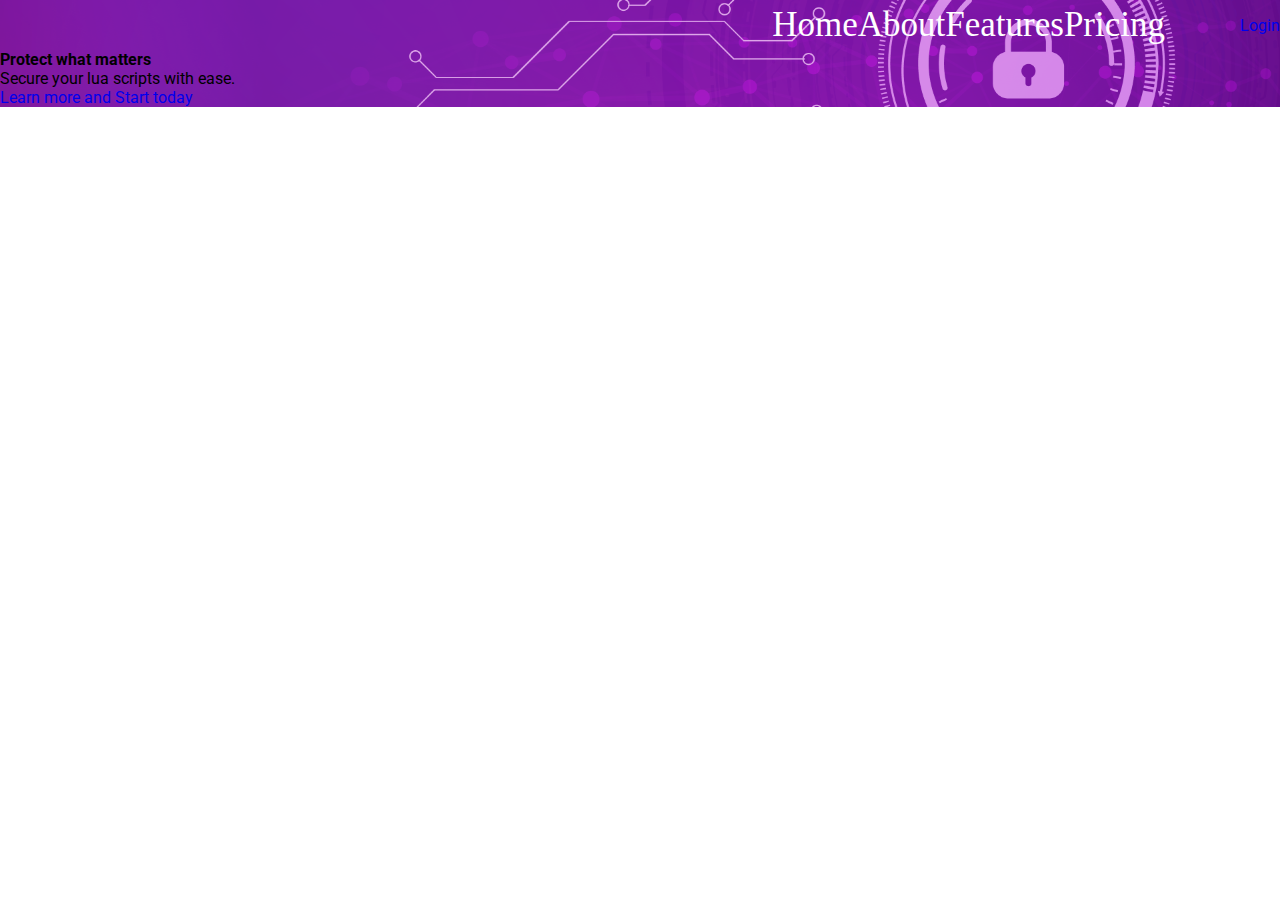
==== index.html @ 8c857758 "update code" ====
<!DOCTYPE html>
<html>
<head>
	<meta charset="utf-8">
	<meta name="viewport" content="width=device-width, initial-scale=1">
	<title>Web_page</title>
	<!--CSS_link-->
	<link rel="stylesheet" type="text/css" href="assets/css/style.css">
	<!--Font_link-->
	<link rel="preconnect" href="https://fonts.googleapis.com">
	<link rel="preconnect" href="https://fonts.gstatic.com" crossorigin>
	<link href="https://fonts.googleapis.com/css2?family=Roboto:ital,wght@0,400;0,500;0,700;0,900;1,400&display=swap" rel="stylesheet">
	<!--favicon icon-->
	<link rel="Shortcut Icon" href="assets/images/favicon.ico">

</head>
<body>
	<!--Start_Header_section-->
	<header class="header_section">
		<div class="custom_container">
			<div class="header_contant">
				<div class="nav_manu">
					<ul>
						<li><a href="#" target="black">Home</li>
						<li><a href="#" target="black">About</li>
						<li><a href="#" target="black">Features</li>
						<li><a href="#" target="black">Pricing</li>
					</ul>
				</div>
				<div class="login_button">
					<a href="#">Login</a>
				</div>
			</div>
			<div class="banner_contant">
				<h1>Protect what matters</h1>
				<p>Secure your lua scripts with ease.</p>
				<div class="banner_button">
					<a href="#">Learn more and Start today</a>
				</div>
			</div>
		</div>
	</header>
	<!--End_Header_section-->
</body>
</html>
---- assets/css/style.css ----
body{padding: 0;
  margin: 0;

  font-family: 'Roboto', sans-serif;
  font-weight: 400;
}

html, body, div, span, applet, object, iframe,
h1, h2, h3, h4, h5, h6, p, blockquote, pre,
a, abbr, acronym, address, big, cite, code,
del, dfn, em, img, ins, kbd, q, s, samp,
small, strike, strong, sub, sup, tt, var,
b, u, i, center,
dl, dt, dd, ol, ul, li,
fieldset, form, label, legend,
table, caption, tbody, tfoot, thead, tr, th, td,
article, aside, canvas, details, embed,
figure, figcaption, footer, header, hgroup,
menu, nav, output, ruby, section, summary,
time, mark, audio, video {
  margin: 0;
  padding: 0;
  border: 0;
  font-size: 100%;
  vertical-align: baseline; }

article, aside, details, figcaption, figure,
footer, header, hgroup, menu, nav, section {
  display: block; }

ol, ul {
  list-style: none; }

blockquote, q {
  quotes: none; }

blockquote:before, blockquote:after,
q:before, q:after {
  content: '';
  content: none; }

table {
  border-collapse: collapse;
  border-spacing: 0; }

h1 {
  margin: 0;
  padding: 0;
  list-style: none; }
h3 {
  margin: 0;
  padding: 0;
  list-style: none; }

h4 {
  margin: 0;
  padding: 0;
  list-style: none; }

h5 {
  margin: 0;
  padding: 0;
  list-style: none; }

h6 {
  margin: 0;
  padding: 0;
  list-style: none; }

p {
  margin: 0;
  padding: 0;
  list-style: none; }

ul {
  margin: 0;
  padding: 0;
  list-style: none; }

li {
  margin: 0;
  padding: 0;
  list-style: none; }

a {
  margin: 0;
  padding: 0;
  list-style: none;
  outline: none !important;
  text-decoration: none !important; 
}

input {
  outline: none !important; 
}

button {
  outline: none !important; 
}
img{
  max-width: 100%;
  height: auto;
  vertical-align: middle;
}

/*====================*/


.header_section{
background-image: url("../background/background.png");
  background-position: center; /* Center the image */
  background-repeat: no-repeat; /* Do not repeat the image */
  background-size: cover;
}

.custom_container{
max-width: 1300px;
  width: 100%;
  margin: auto;
}
.header_contant{
  display: flex;
    justify-content: right;
    align-items: center;
}
.nav_manu{
    margin-right: 75px;
}
.nav_manu ul{
    display: flex;
    justify-content: center;
    align-items: center;
}
.nav_manu ul li{

}

.nav_manu ul li a{
color: #FFF;
font-family: Volte;
font-size: 35px;
font-style: normal;
font-weight: 500;
line-height: 50px; /* 142.857% */
}
.login_button{

}
.login_button a{

}


.banner_contant{

}
.banner_contant h1{

}
.banner_contant p{

}
.banner_button{

}
.banner_button a{

}
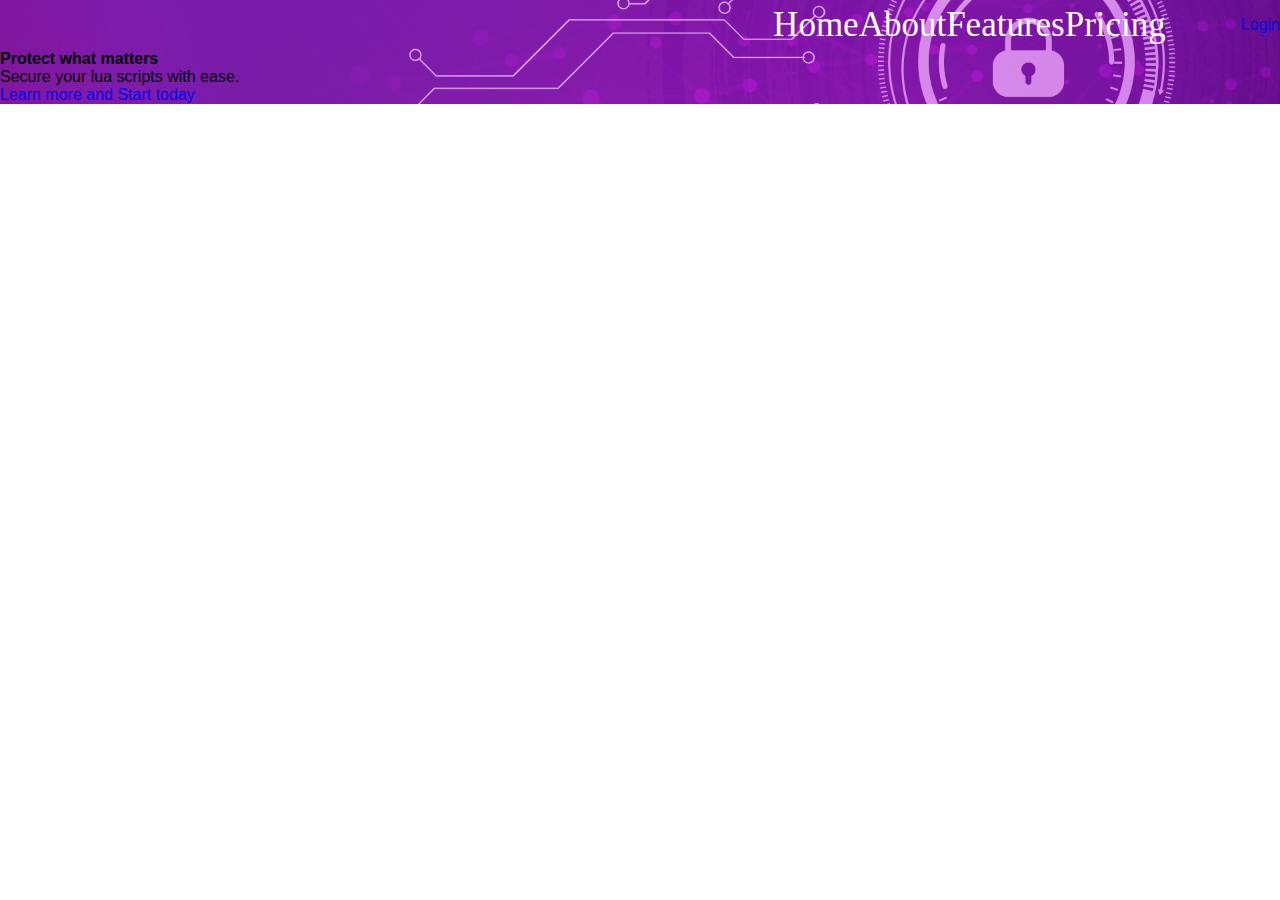
==== commit 4d11174c: "update code" ====
--- a/index.html
+++ b/index.html
@@ -9,7 +9,7 @@
 	<!--Font_link-->
 	<link rel="preconnect" href="https://fonts.googleapis.com">
 	<link rel="preconnect" href="https://fonts.gstatic.com" crossorigin>
-	<link href="https://fonts.googleapis.com/css2?family=Roboto:ital,wght@0,400;0,500;0,700;0,900;1,400&display=swap" rel="stylesheet">
+	<link href="assets/css/stylesheet.css" rel="stylesheet">
 	<!--favicon icon-->
 	<link rel="Shortcut Icon" href="assets/images/favicon.ico">
 
--- a/assets/css/stylesheet.css
+++ b/assets/css/stylesheet.css
@@ -0,0 +1,90 @@
+@font-face {
+    font-family: 'FONTSPRING DEMO - Volte';
+    src: url('FONTSPRINGDEMO-VolteBoldItalicRegular.woff2') format('woff2'),
+        url('FONTSPRINGDEMO-VolteBoldItalicRegular.woff') format('woff');
+    font-weight: bold;
+    font-style: italic;
+    font-display: swap;
+}
+
+@font-face {
+    font-family: 'FONTSPRING DEMO - Volte';
+    src: url('FONTSPRINGDEMO-VolteLightRegular.woff2') format('woff2'),
+        url('FONTSPRINGDEMO-VolteLightRegular.woff') format('woff');
+    font-weight: 300;
+    font-style: normal;
+    font-display: swap;
+}
+
+@font-face {
+    font-family: 'FONTSPRING DEMO - Volte';
+    src: url('FONTSPRINGDEMO-VolteBold.woff2') format('woff2'),
+        url('FONTSPRINGDEMO-VolteBold.woff') format('woff');
+    font-weight: 300;
+    font-style: normal;
+    font-display: swap;
+}
+
+@font-face {
+    font-family: 'FONTSPRING DEMO - Volte';
+    src: url('FONTSPRINGDEMO-VolteMediumItalicRegular.woff2') format('woff2'),
+        url('FONTSPRINGDEMO-VolteMediumItalicRegular.woff') format('woff');
+    font-weight: 500;
+    font-style: italic;
+    font-display: swap;
+}
+
+@font-face {
+    font-family: 'FONTSPRING DEMO - Volte';
+    src: url('FONTSPRINGDEMO-VolteMediumRegular.woff2') format('woff2'),
+        url('FONTSPRINGDEMO-VolteMediumRegular.woff') format('woff');
+    font-weight: 300;
+    font-style: normal;
+    font-display: swap;
+}
+
+@font-face {
+    font-family: 'FONTSPRING DEMO - Volte';
+    src: url('FONTSPRINGDEMO-VolteLightItalicRegular.woff2') format('woff2'),
+        url('FONTSPRINGDEMO-VolteLightItalicRegular.woff') format('woff');
+    font-weight: 300;
+    font-style: italic;
+    font-display: swap;
+}
+
+@font-face {
+    font-family: 'FONTSPRING DEMO - Volte';
+    src: url('FONTSPRINGDEMO-VolteItalicRegular.woff2') format('woff2'),
+        url('FONTSPRINGDEMO-VolteItalicRegular.woff') format('woff');
+    font-weight: normal;
+    font-style: italic;
+    font-display: swap;
+}
+
+@font-face {
+    font-family: 'FONTSPRING DEMO - Volte';
+    src: url('FONTSPRINGDEMO-VolteSemiboldItalicRegular.woff2') format('woff2'),
+        url('FONTSPRINGDEMO-VolteSemiboldItalicRegular.woff') format('woff');
+    font-weight: 600;
+    font-style: italic;
+    font-display: swap;
+}
+
+@font-face {
+    font-family: 'FONTSPRING DEMO - Volte';
+    src: url('FONTSPRINGDEMO-VolteSemiboldRegular.woff2') format('woff2'),
+        url('FONTSPRINGDEMO-VolteSemiboldRegular.woff') format('woff');
+    font-weight: 300;
+    font-style: normal;
+    font-display: swap;
+}
+
+@font-face {
+    font-family: 'FONTSPRING DEMO - Volte';
+    src: url('FONTSPRINGDEMO-VolteRegular.woff2') format('woff2'),
+        url('FONTSPRINGDEMO-VolteRegular.woff') format('woff');
+    font-weight: 300;
+    font-style: normal;
+    font-display: swap;
+}
+
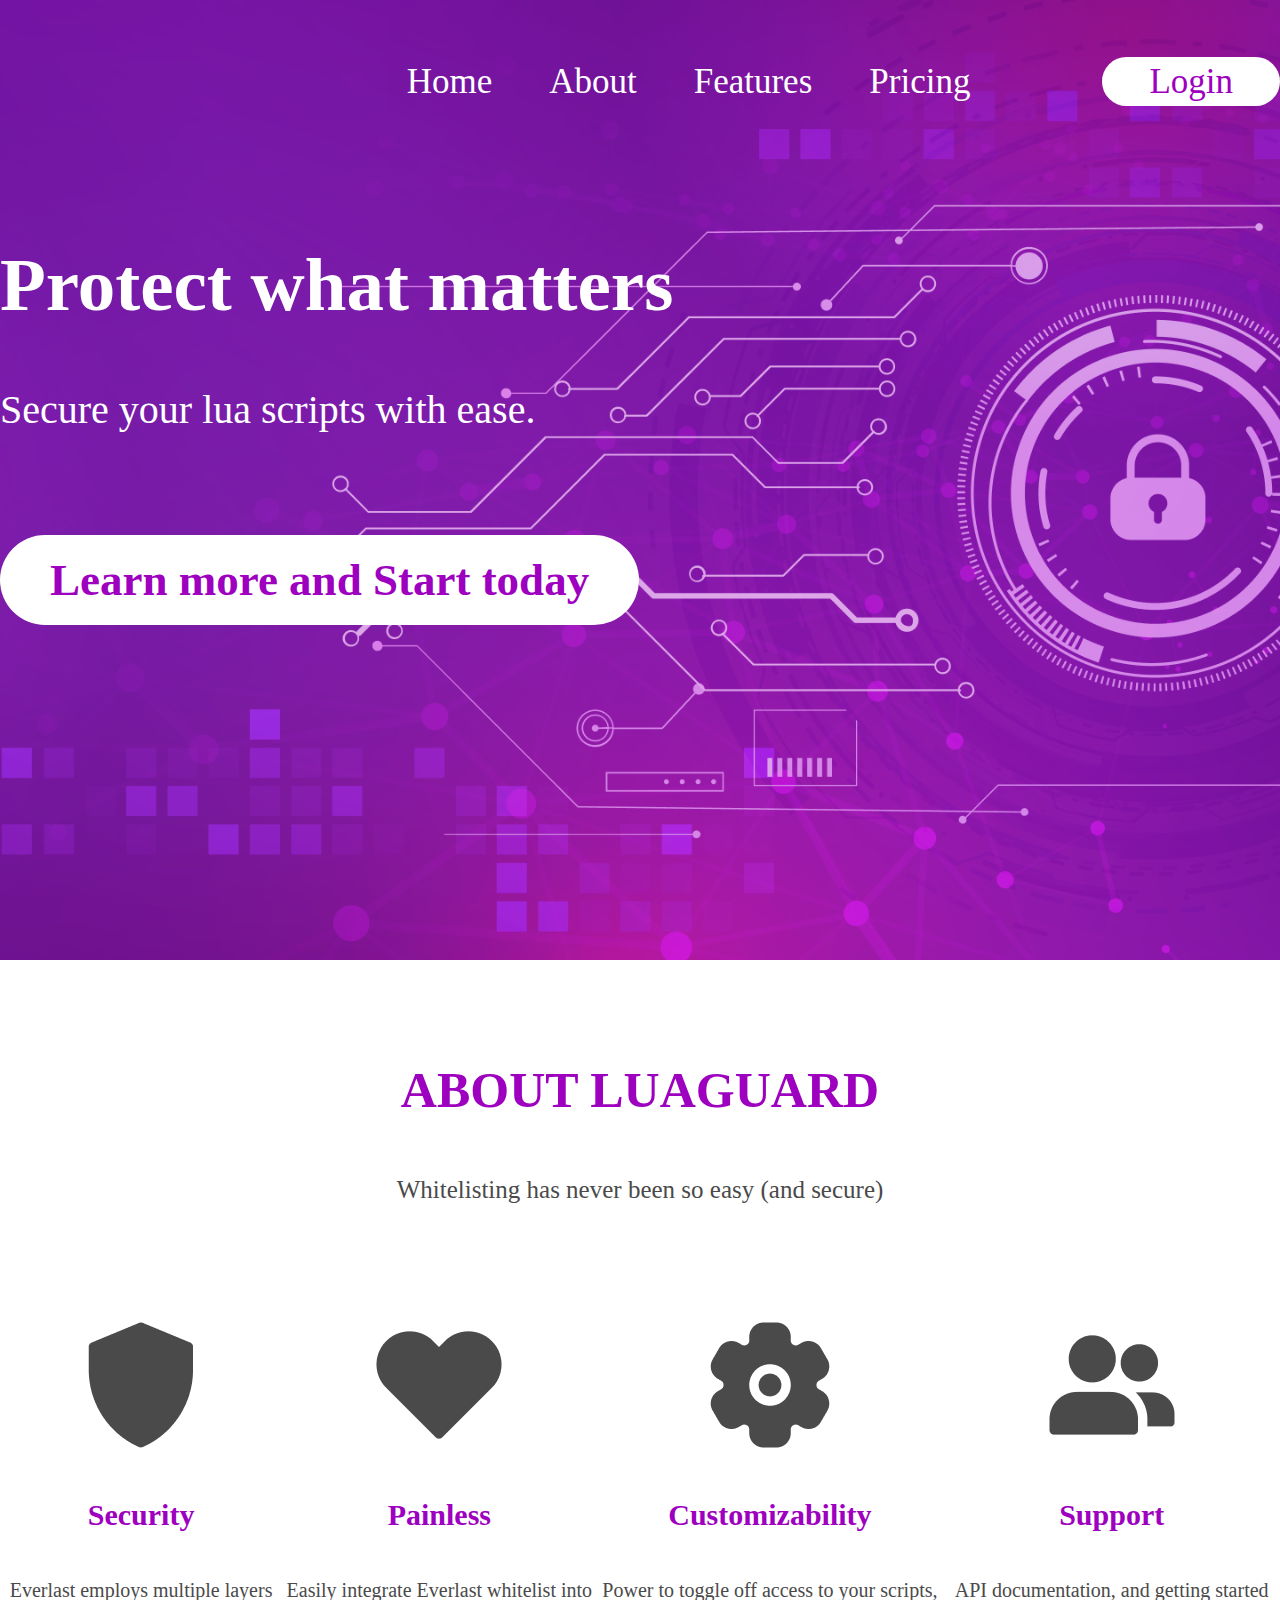
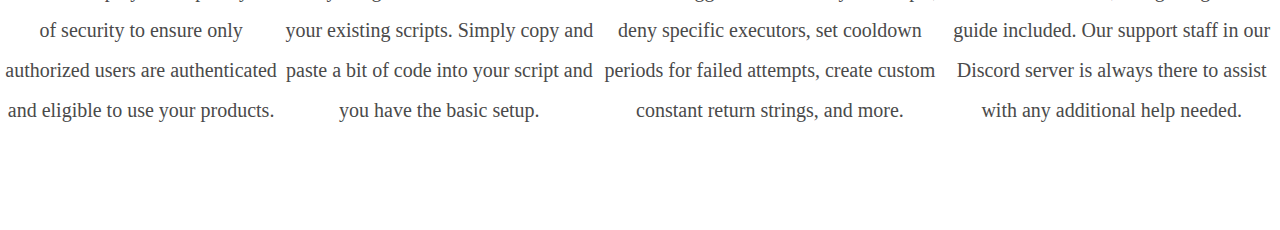
==== commit 27f9a3a8: "update code" ====
--- a/index.html
+++ b/index.html
@@ -7,9 +7,7 @@
 	<!--CSS_link-->
 	<link rel="stylesheet" type="text/css" href="assets/css/style.css">
 	<!--Font_link-->
-	<link rel="preconnect" href="https://fonts.googleapis.com">
-	<link rel="preconnect" href="https://fonts.gstatic.com" crossorigin>
-	<link href="assets/css/stylesheet.css" rel="stylesheet">
+	<link rel="stylesheet" type="text/css" href="assets/css/stylesheet.css">
 	<!--favicon icon-->
 	<link rel="Shortcut Icon" href="assets/images/favicon.ico">
 
@@ -21,10 +19,10 @@
 			<div class="header_contant">
 				<div class="nav_manu">
 					<ul>
-						<li><a href="#" target="black">Home</li>
-						<li><a href="#" target="black">About</li>
-						<li><a href="#" target="black">Features</li>
-						<li><a href="#" target="black">Pricing</li>
+						<li><a href="#" target="black">Home</a></li>
+						<li><a href="#" target="black">About</a></li>
+						<li><a href="#" target="black">Features</a></li>
+						<li><a href="#" target="black">Pricing</a></li>
 					</ul>
 				</div>
 				<div class="login_button">
@@ -41,6 +39,43 @@
 		</div>
 	</header>
 	<!--End_Header_section-->
+
+	<div class="about_section">
+		<div class="custom_container">
+			<div class="about_area">
+				<div class="about_area_heading">
+					<h1>ABOUT  luaGuard</h1>
+					<p>Whitelisting has never been so easy (and secure)</p>
+				</div>	
+				<div class="header_contants">
+					<div class="header_contants_full">
+						<a href="#"><img src="assets/icon/Security.png" alt="icon"></a>
+						<h1>Security</h1>
+						<p>Everlast employs multiple layers of security to ensure only authorized users are authenticated and eligible to use your products.</p>
+					</div>
+
+					<div class="header_contants_full">
+						<a href="#"><img src="assets/icon/Painless.png" alt="icon"></a>
+						<h1>Painless</h1>
+						<p>Easily integrate Everlast whitelist into your existing scripts. Simply copy and paste a bit of code into your script and you have the basic setup.</p>
+					</div>
+
+					<div class="header_contants_full">
+						<a href="#"><img src="assets/icon/Customizability.png" alt="icon"></a>
+						<h1>Customizability</h1>
+						<p>Power to toggle off access to your scripts, deny specific executors, set cooldown periods for failed attempts, create custom constant return strings, and more.</p>
+					</div>
+
+					<div class="header_contants_full">
+						<a href="#"><img src="assets/icon/Support.png" alt="icon"></a>
+						<h1>Support</h1>
+						<p>API documentation, and getting started guide included. Our support staff in our Discord server is always there to assist with any additional help needed.</p>
+					</div>
+
+				</div>
+			</div>
+		</div>
+	</div>
 </body>
 </html>
 
--- a/assets/css/style.css
+++ b/assets/css/style.css
@@ -1,7 +1,8 @@
- body{padding: 0;
-  margin: 0;
-
-  font-family: 'Roboto', sans-serif;
+ body{
+  padding: 0;
+  margin: 0;
+
+  font-family: 'Volte', sans-serif;
   font-weight: 400;
 }
 
@@ -107,10 +108,11 @@
 
 
 .header_section{
-background-image: url("../background/background.png");
-  background-position: center; /* Center the image */
-  background-repeat: no-repeat; /* Do not repeat the image */
-  background-size: cover;
+    background-image: url(../background/background.png);
+    background-position: center;
+    background-repeat: no-repeat;
+    background-size: cover;
+    display: block;
 }
 
 .custom_container{
@@ -122,6 +124,7 @@
   display: flex;
     justify-content: right;
     align-items: center;
+    padding-top: 57px;
 }
 .nav_manu{
     margin-right: 75px;
@@ -132,7 +135,7 @@
     align-items: center;
 }
 .nav_manu ul li{
-
+    margin-right: 57px;
 }
 
 .nav_manu ul li a{
@@ -141,28 +144,121 @@
 font-size: 35px;
 font-style: normal;
 font-weight: 500;
-line-height: 50px; /* 142.857% */
+line-height: 50px;
 }
 .login_button{
 
 }
 .login_button a{
-
+  color: #9E00BF;
+    font-family: Volte;
+    font-size: 35px;
+    font-style: normal;
+    font-weight: 500;
+    line-height: 50px;
+    border-radius: 29.5px;
+    background: #FFF;
+    padding: 5px 47px;
 }
 
 
 .banner_contant{
-
+    padding-top: 128px;
 }
 .banner_contant h1{
-
+    color: #FFF;
+    font-family: Volte;
+    font-size: 75px;
+    font-style: normal;
+    font-weight: 700;
+    line-height: 100px;
+    padding-bottom: 50px;
 }
 .banner_contant p{
-
+    color: #FFF;
+    font-family: Volte;
+    font-size: 40px;
+    font-style: normal;
+    font-weight: 500;
+    line-height: 50px;
+    padding-bottom: 120px;
 }
 .banner_button{
-
+padding-bottom: 355px;
 }
 .banner_button a{
-
-}+color: #9E00BF;
+    font-family: Volte;
+    font-size: 45px;
+    font-style: normal;
+    font-weight: 600;
+    line-height: 50px;
+    border-radius: 74px;
+    background: #FFF;
+    padding: 20px 50px;
+}
+
+/*==start_about_section==*/
+.about_section{
+padding-top: 80px;
+}
+.custom_container{
+
+}
+.about_area{
+
+}
+.about_area_heading h1{
+color: #9E00BF;
+    text-align: center;
+    font-family: Volte;
+    font-size: 50px;
+    font-style: normal;
+    font-weight: 700;
+    line-height: 100px;
+    text-transform: uppercase;
+    padding-bottom: 20px;
+}
+.about_area_heading p{
+color: #4A4A4A;
+    text-align: center;
+    font-family: Volte;
+    font-size: 25px;
+    font-style: normal;
+    font-weight: 500;
+    line-height: 60px;
+    padding-bottom: 90px;
+}
+.header_contants{
+display: flex;
+    justify-content: space-between;
+    align-items: center;
+    text-align: center;
+}
+.header_contants_full{
+align-items: center;
+}
+.header_contants_full img{
+
+}
+.header_contants_full h1{
+    color: #9E00BF;
+    text-align: center;
+    font-family: Volte;
+    font-size: 30px;
+    font-style: normal;
+    font-weight: 700;
+    line-height: 50px;
+    padding: 30px 0px;
+}
+.header_contants_full p{
+    color: #4A4A4A;
+    text-align: center;
+    font-family: Volte;
+    font-size: 20px;
+    font-style: normal;
+    font-weight: 500;
+    line-height: 40px;
+    padding-bottom: 100px;
+}
+}
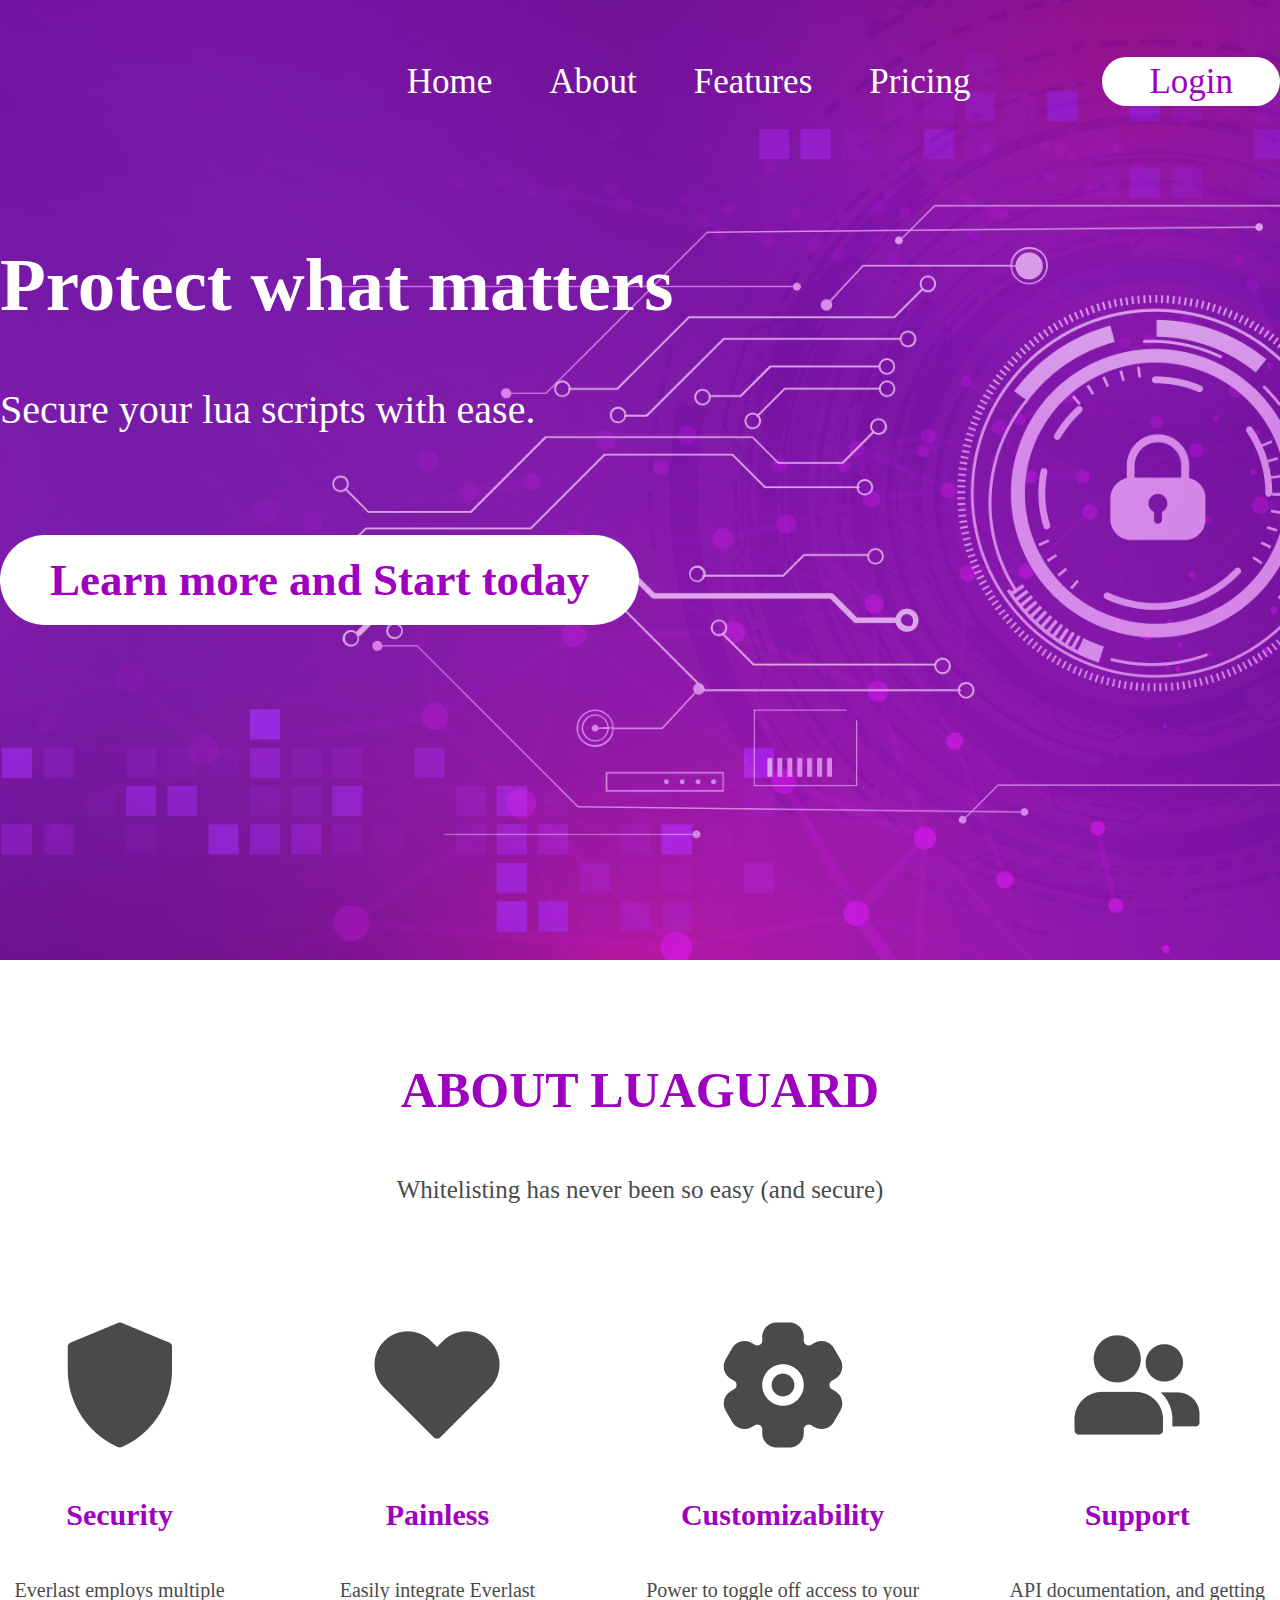
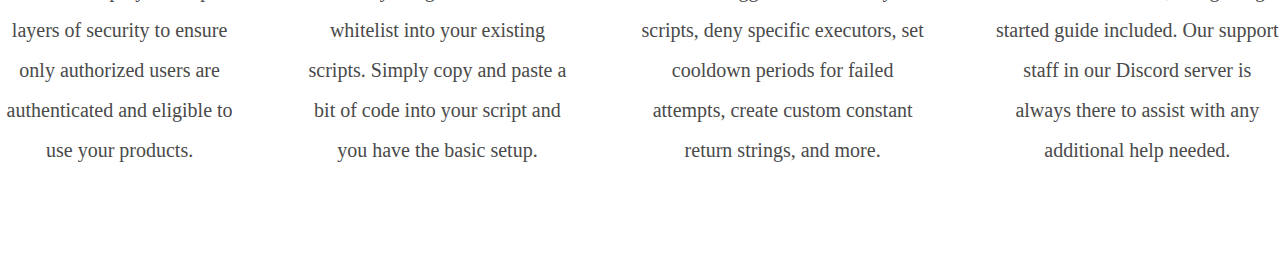
==== commit 38fff7f7: "update code" ====
--- a/index.html
+++ b/index.html
@@ -71,7 +71,6 @@
 						<h1>Support</h1>
 						<p>API documentation, and getting started guide included. Our support staff in our Discord server is always there to assist with any additional help needed.</p>
 					</div>
-
 				</div>
 			</div>
 		</div>
--- a/assets/css/style.css
+++ b/assets/css/style.css
@@ -230,10 +230,11 @@
     padding-bottom: 90px;
 }
 .header_contants{
-display: flex;
+    display: flex;
     justify-content: space-between;
     align-items: center;
     text-align: center;
+    gap: 65px;
 }
 .header_contants_full{
 align-items: center;
@@ -261,4 +262,4 @@
     line-height: 40px;
     padding-bottom: 100px;
 }
-}
+
